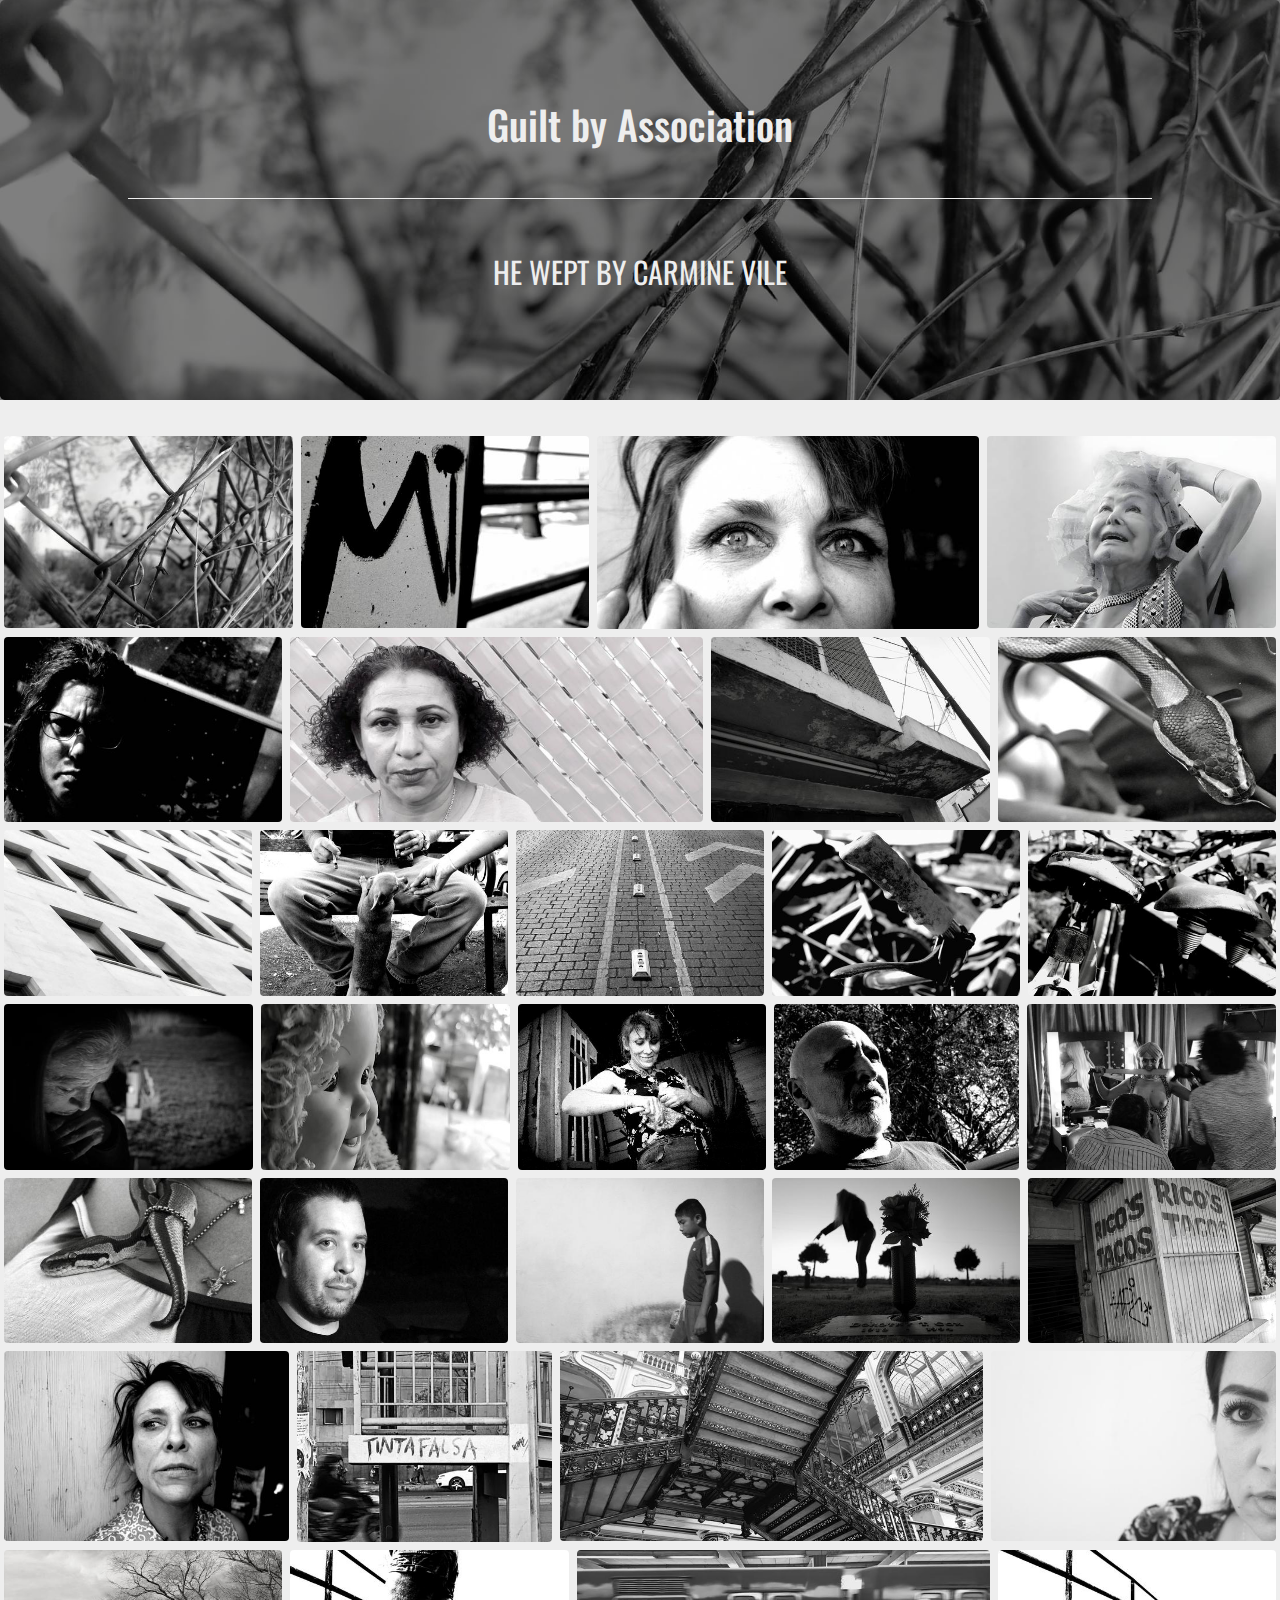
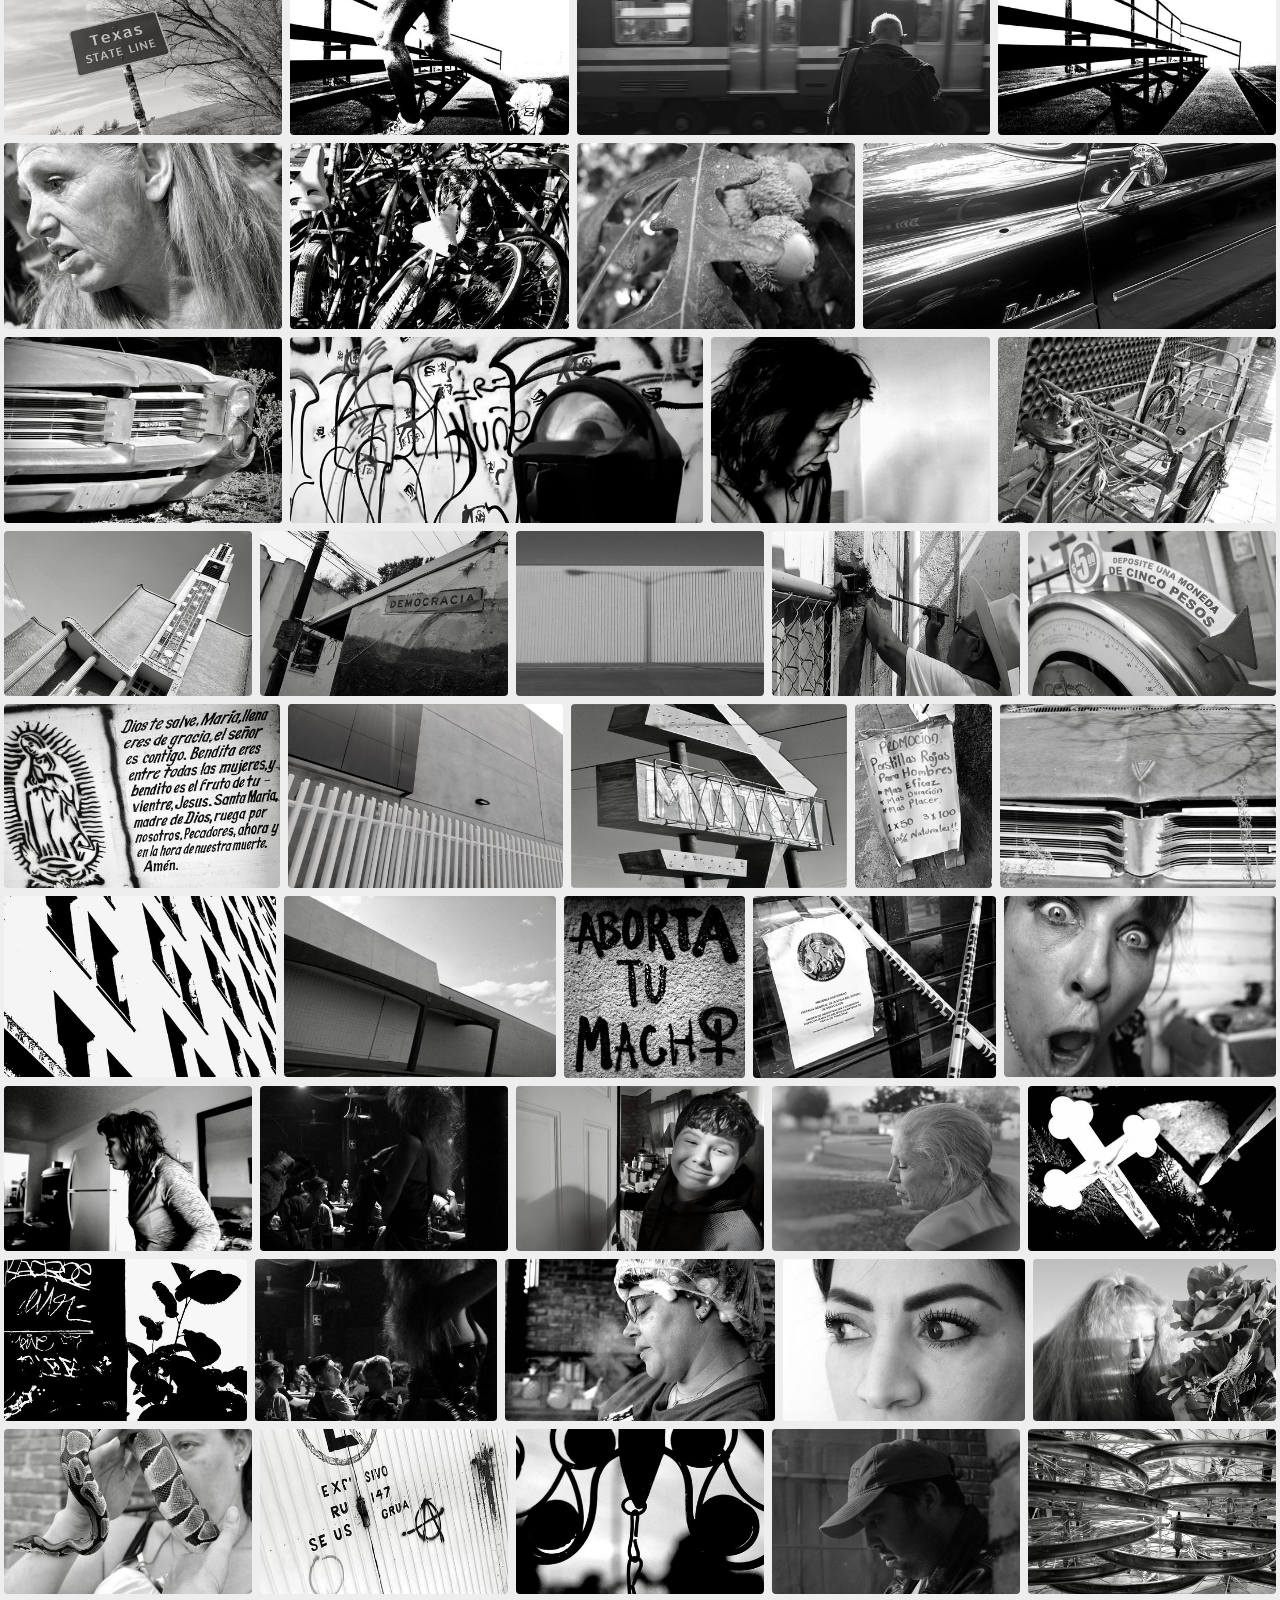
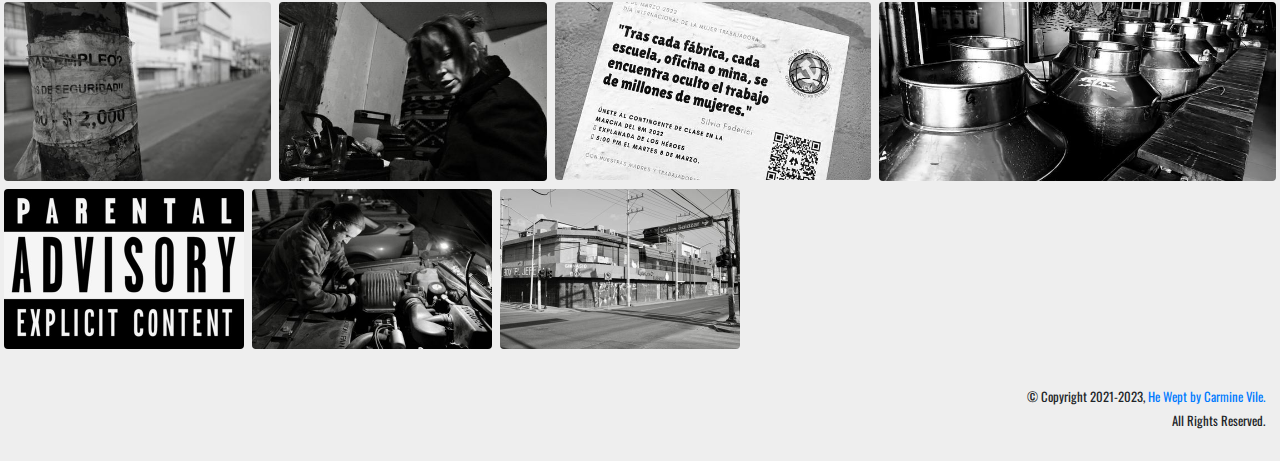
==== guilt-by-association/public/index.html @ f4593d89 "new" ====
<!doctype html>
<html lang="en">
<head>
<meta charset="utf-8">
<meta name="viewport" content="width=device-width, initial-scale=1, shrink-to-fit=no">
<link rel="stylesheet" href="https://stackpath.bootstrapcdn.com/bootstrap/4.3.1/css/bootstrap.min.css" integrity="sha384-ggOyR0iXCbMQv3Xipma34MD+dH/1fQ784/j6cY/iJTQUOhcWr7x9JvoRxT2MZw1T" crossorigin="anonymous">
<link rel="stylesheet" href="css/photoswipe.css">
<link rel="stylesheet" href="css/default-skin.css">
<link rel="stylesheet" href="css/main.css">
<link href="https://fonts.googleapis.com/css2?family=Oswald:wght@200;300;400;500;600;700&family=Roboto:ital,wght@0,100;0,300;0,400;0,500;0,700;0,900;1,100;1,300;1,700;1,900&display=swap" rel="stylesheet">
<link href="https://fonts.googleapis.com/css?family=Source+Sans+Pro:200&display=swap" rel="stylesheet">
<title>Guilt by Association</title>
<link href="https://carminevile.com/favicon.png" rel="shortcut icon">
<style>
    .header-image {
      background: #333366 url("images/photos/0.jpg");
      background-position: center 30%;
      background-repeat: no-repeat;
      background-size: cover;
    }
</style>
</head>
<body>
<div class="jumbotron header-image">
   <div class="header-info">
      <h1>Guilt by Association</h1>
      <div class="header-info-details">HE WEPT BY CARMINE VILE</div>
   </div>
  </div>
  
  <!-- GALLERY DESCRIPTIONS -->

  <!-- <div class="container-fluid">
  <div class="row">
    <div class="col gallery-section">

        <h2>
          <a name="section_0"></a>
          He Wept
          <a href="#section_0">
              <svg class="section-link-icon" xmlns="http://www.w3.org/2000/svg" fill="none" viewBox="0 0 24 24" stroke="currentColor">
                  <path stroke-linecap="round" stroke-linejoin="round" stroke-width="2" d="M13.828 10.172a4 4 0 00-5.656 0l-4 4a4 4 0 105.656 5.656l1.102-1.101m-.758-4.899a4 4 0 005.656 0l4-4a4 4 0 00-5.656-5.656l-1.1 1.1" />
              </svg>
          </a>
        </h2>
        <p></p>
    </div>
  </div> -->
  
<div class="row">
  <div class="col gallery">
    
      <a href="images/photos/0.jpg"
         class="gallery-photo"
         data-index="0"
         data-type="image"
         data-gallery="0"
         data-width="2000"
         data-height="1333"
         data-date=""
         style="--w: 240; --h: 160">
         <img src="images/thumbnails/0.jpg" class="thumbnail rounded" alt=""/></a>
    
      <a href="images/photos/014d7a.jpg"
         class="gallery-photo"
         data-index="1"
         data-type="image"
         data-gallery="0"
         data-width="2000"
         data-height="1333"
         data-date=""
         style="--w: 240; --h: 160">
         <img src="images/thumbnails/014d7a.jpg" class="thumbnail rounded" alt=""/></a>
    
      <a href="images/photos/030655.jpg"
         class="gallery-photo"
         data-index="2"
         data-type="image"
         data-gallery="0"
         data-width="1475"
         data-height="743"
         data-date=""
         style="--w: 318; --h: 160">
         <img src="images/thumbnails/030655.jpg" class="thumbnail rounded" alt=""/></a>
    
      <a href="images/photos/06c198.jpg"
         class="gallery-photo"
         data-index="3"
         data-type="image"
         data-gallery="0"
         data-width="2000"
         data-height="1333"
         data-date=""
         style="--w: 240; --h: 160">
         <img src="images/thumbnails/06c198.jpg" class="thumbnail rounded" alt=""/></a>
    
      <a href="images/photos/0c788a.jpg"
         class="gallery-photo"
         data-index="4"
         data-type="image"
         data-gallery="0"
         data-width="2000"
         data-height="1333"
         data-date=""
         style="--w: 240; --h: 160">
         <img src="images/thumbnails/0c788a.jpg" class="thumbnail rounded" alt=""/></a>
    
      <a href="images/photos/1136a4.jpg"
         class="gallery-photo"
         data-index="5"
         data-type="image"
         data-gallery="0"
         data-width="2000"
         data-height="900"
         data-date=""
         style="--w: 356; --h: 160">
         <img src="images/thumbnails/1136a4.jpg" class="thumbnail rounded" alt=""/></a>
    
      <a href="images/photos/14fe69.jpg"
         class="gallery-photo"
         data-index="6"
         data-type="image"
         data-gallery="0"
         data-width="2000"
         data-height="1333"
         data-date=""
         style="--w: 240; --h: 160">
         <img src="images/thumbnails/14fe69.jpg" class="thumbnail rounded" alt=""/></a>
    
      <a href="images/photos/17c2bb.jpg"
         class="gallery-photo"
         data-index="7"
         data-type="image"
         data-gallery="0"
         data-width="2000"
         data-height="1333"
         data-date=""
         style="--w: 240; --h: 160">
         <img src="images/thumbnails/17c2bb.jpg" class="thumbnail rounded" alt=""/></a>
    
      <a href="images/photos/18c169.jpg"
         class="gallery-photo"
         data-index="8"
         data-type="image"
         data-gallery="0"
         data-width="2000"
         data-height="1333"
         data-date=""
         style="--w: 240; --h: 160">
         <img src="images/thumbnails/18c169.jpg" class="thumbnail rounded" alt=""/></a>
    
      <a href="images/photos/1a373a.jpg"
         class="gallery-photo"
         data-index="9"
         data-type="image"
         data-gallery="0"
         data-width="2000"
         data-height="1333"
         data-date=""
         style="--w: 240; --h: 160">
         <img src="images/thumbnails/1a373a.jpg" class="thumbnail rounded" alt=""/></a>
    
      <a href="images/photos/253efa.jpg"
         class="gallery-photo"
         data-index="10"
         data-type="image"
         data-gallery="0"
         data-width="2000"
         data-height="1333"
         data-date=""
         style="--w: 240; --h: 160">
         <img src="images/thumbnails/253efa.jpg" class="thumbnail rounded" alt=""/></a>
    
      <a href="images/photos/27a596.jpg"
         class="gallery-photo"
         data-index="11"
         data-type="image"
         data-gallery="0"
         data-width="2000"
         data-height="1333"
         data-date=""
         style="--w: 240; --h: 160">
         <img src="images/thumbnails/27a596.jpg" class="thumbnail rounded" alt=""/></a>
    
      <a href="images/photos/27eef3.jpg"
         class="gallery-photo"
         data-index="12"
         data-type="image"
         data-gallery="0"
         data-width="2000"
         data-height="1333"
         data-date=""
         style="--w: 240; --h: 160">
         <img src="images/thumbnails/27eef3.jpg" class="thumbnail rounded" alt=""/></a>
    
      <a href="images/photos/287a10.jpg"
         class="gallery-photo"
         data-index="13"
         data-type="image"
         data-gallery="0"
         data-width="2000"
         data-height="1333"
         data-date=""
         style="--w: 240; --h: 160">
         <img src="images/thumbnails/287a10.jpg" class="thumbnail rounded" alt=""/></a>
    
      <a href="images/photos/2d7701.jpg"
         class="gallery-photo"
         data-index="14"
         data-type="image"
         data-gallery="0"
         data-width="2000"
         data-height="1333"
         data-date=""
         style="--w: 240; --h: 160">
         <img src="images/thumbnails/2d7701.jpg" class="thumbnail rounded" alt=""/></a>
    
      <a href="images/photos/350556.gif"
         class="gallery-photo"
         data-index="15"
         data-type="image"
         data-gallery="0"
         data-width="1200"
         data-height="800"
         data-date=""
         style="--w: 240; --h: 160">
         <img src="images/thumbnails/350556.jpg" class="thumbnail rounded" alt=""/></a>
    
      <a href="images/photos/35a7d3.jpg"
         class="gallery-photo"
         data-index="16"
         data-type="image"
         data-gallery="0"
         data-width="1458"
         data-height="988"
         data-date=""
         style="--w: 236; --h: 160">
         <img src="images/thumbnails/35a7d3.jpg" class="thumbnail rounded" alt=""/></a>
    
      <a href="images/photos/436ef4.jpg"
         class="gallery-photo"
         data-index="17"
         data-type="image"
         data-gallery="0"
         data-width="2000"
         data-height="1333"
         data-date=""
         style="--w: 240; --h: 160">
         <img src="images/thumbnails/436ef4.jpg" class="thumbnail rounded" alt=""/></a>
    
      <a href="images/photos/45da33.jpg"
         class="gallery-photo"
         data-index="18"
         data-type="image"
         data-gallery="0"
         data-width="2000"
         data-height="1333"
         data-date=""
         style="--w: 240; --h: 160">
         <img src="images/thumbnails/45da33.jpg" class="thumbnail rounded" alt=""/></a>
    
      <a href="images/photos/4d4a10.jpg"
         class="gallery-photo"
         data-index="19"
         data-type="image"
         data-gallery="0"
         data-width="2000"
         data-height="1333"
         data-date=""
         style="--w: 240; --h: 160">
         <img src="images/thumbnails/4d4a10.jpg" class="thumbnail rounded" alt=""/></a>
    
      <a href="images/photos/518565.jpg"
         class="gallery-photo"
         data-index="20"
         data-type="image"
         data-gallery="0"
         data-width="2000"
         data-height="1333"
         data-date=""
         style="--w: 240; --h: 160">
         <img src="images/thumbnails/518565.jpg" class="thumbnail rounded" alt=""/></a>
    
      <a href="images/photos/5375de.jpg"
         class="gallery-photo"
         data-index="21"
         data-type="image"
         data-gallery="0"
         data-width="2000"
         data-height="1333"
         data-date=""
         style="--w: 240; --h: 160">
         <img src="images/thumbnails/5375de.jpg" class="thumbnail rounded" alt=""/></a>
    
      <a href="images/photos/54dcc1.jpg"
         class="gallery-photo"
         data-index="22"
         data-type="image"
         data-gallery="0"
         data-width="2000"
         data-height="1333"
         data-date=""
         style="--w: 240; --h: 160">
         <img src="images/thumbnails/54dcc1.jpg" class="thumbnail rounded" alt=""/></a>
    
      <a href="images/photos/5d2ddf.jpg"
         class="gallery-photo"
         data-index="23"
         data-type="image"
         data-gallery="0"
         data-width="2000"
         data-height="1333"
         data-date=""
         style="--w: 240; --h: 160">
         <img src="images/thumbnails/5d2ddf.jpg" class="thumbnail rounded" alt=""/></a>
    
      <a href="images/photos/62eefd.jpg"
         class="gallery-photo"
         data-index="24"
         data-type="image"
         data-gallery="0"
         data-width="2000"
         data-height="1500"
         data-date=""
         style="--w: 214; --h: 160">
         <img src="images/thumbnails/62eefd.jpg" class="thumbnail rounded" alt=""/></a>
    
      <a href="images/photos/704ea1.jpg"
         class="gallery-photo"
         data-index="25"
         data-type="image"
         data-gallery="0"
         data-width="2000"
         data-height="900"
         data-date=""
         style="--w: 356; --h: 160">
         <img src="images/thumbnails/704ea1.jpg" class="thumbnail rounded" alt=""/></a>
    
      <a href="images/photos/7295f1.jpg"
         class="gallery-photo"
         data-index="26"
         data-type="image"
         data-gallery="0"
         data-width="2000"
         data-height="1333"
         data-date=""
         style="--w: 240; --h: 160">
         <img src="images/thumbnails/7295f1.jpg" class="thumbnail rounded" alt=""/></a>
    
      <a href="images/photos/76afac.jpg"
         class="gallery-photo"
         data-index="27"
         data-type="image"
         data-gallery="0"
         data-width="2000"
         data-height="1333"
         data-date=""
         style="--w: 240; --h: 160">
         <img src="images/thumbnails/76afac.jpg" class="thumbnail rounded" alt=""/></a>
    
      <a href="images/photos/78d437.jpg"
         class="gallery-photo"
         data-index="28"
         data-type="image"
         data-gallery="0"
         data-width="2000"
         data-height="1333"
         data-date=""
         style="--w: 240; --h: 160">
         <img src="images/thumbnails/78d437.jpg" class="thumbnail rounded" alt=""/></a>
    
      <a href="images/photos/81d260.jpg"
         class="gallery-photo"
         data-index="29"
         data-type="image"
         data-gallery="0"
         data-width="4000"
         data-height="1800"
         data-date=""
         style="--w: 356; --h: 160">
         <img src="images/thumbnails/81d260.jpg" class="thumbnail rounded" alt=""/></a>
    
      <a href="images/photos/845294.jpg"
         class="gallery-photo"
         data-index="30"
         data-type="image"
         data-gallery="0"
         data-width="2000"
         data-height="1333"
         data-date=""
         style="--w: 240; --h: 160">
         <img src="images/thumbnails/845294.jpg" class="thumbnail rounded" alt=""/></a>
    
      <a href="images/photos/8a28fa.jpg"
         class="gallery-photo"
         data-index="31"
         data-type="image"
         data-gallery="0"
         data-width="2000"
         data-height="1333"
         data-date=""
         style="--w: 240; --h: 160">
         <img src="images/thumbnails/8a28fa.jpg" class="thumbnail rounded" alt=""/></a>
    
      <a href="images/photos/90dc9d.jpg"
         class="gallery-photo"
         data-index="32"
         data-type="image"
         data-gallery="0"
         data-width="2000"
         data-height="1333"
         data-date=""
         style="--w: 240; --h: 160">
         <img src="images/thumbnails/90dc9d.jpg" class="thumbnail rounded" alt=""/></a>
    
      <a href="images/photos/90defd.jpg"
         class="gallery-photo"
         data-index="33"
         data-type="image"
         data-gallery="0"
         data-width="2000"
         data-height="1333"
         data-date=""
         style="--w: 240; --h: 160">
         <img src="images/thumbnails/90defd.jpg" class="thumbnail rounded" alt=""/></a>
    
      <a href="images/photos/90eeff.jpg"
         class="gallery-photo"
         data-index="34"
         data-type="image"
         data-gallery="0"
         data-width="2000"
         data-height="900"
         data-date=""
         style="--w: 356; --h: 160">
         <img src="images/thumbnails/90eeff.jpg" class="thumbnail rounded" alt=""/></a>
    
      <a href="images/photos/93bf31.jpg"
         class="gallery-photo"
         data-index="35"
         data-type="image"
         data-gallery="0"
         data-width="2000"
         data-height="1333"
         data-date=""
         style="--w: 240; --h: 160">
         <img src="images/thumbnails/93bf31.jpg" class="thumbnail rounded" alt=""/></a>
    
      <a href="images/photos/94a83f.jpg"
         class="gallery-photo"
         data-index="36"
         data-type="image"
         data-gallery="0"
         data-width="2000"
         data-height="900"
         data-date=""
         style="--w: 356; --h: 160">
         <img src="images/thumbnails/94a83f.jpg" class="thumbnail rounded" alt=""/></a>
    
      <a href="images/photos/9645fb.jpg"
         class="gallery-photo"
         data-index="37"
         data-type="image"
         data-gallery="0"
         data-width="2000"
         data-height="1333"
         data-date=""
         style="--w: 240; --h: 160">
         <img src="images/thumbnails/9645fb.jpg" class="thumbnail rounded" alt=""/></a>
    
      <a href="images/photos/9a1528.jpg"
         class="gallery-photo"
         data-index="38"
         data-type="image"
         data-gallery="0"
         data-width="2000"
         data-height="1333"
         data-date=""
         style="--w: 240; --h: 160">
         <img src="images/thumbnails/9a1528.jpg" class="thumbnail rounded" alt=""/></a>
    
      <a href="images/photos/9d3b2a.jpg"
         class="gallery-photo"
         data-index="39"
         data-type="image"
         data-gallery="0"
         data-width="2000"
         data-height="1333"
         data-date=""
         style="--w: 240; --h: 160">
         <img src="images/thumbnails/9d3b2a.jpg" class="thumbnail rounded" alt=""/></a>
    
      <a href="images/photos/9e609d.jpg"
         class="gallery-photo"
         data-index="40"
         data-type="image"
         data-gallery="0"
         data-width="2000"
         data-height="1333"
         data-date=""
         style="--w: 240; --h: 160">
         <img src="images/thumbnails/9e609d.jpg" class="thumbnail rounded" alt=""/></a>
    
      <a href="images/photos/9f6998.jpg"
         class="gallery-photo"
         data-index="41"
         data-type="image"
         data-gallery="0"
         data-width="2000"
         data-height="1333"
         data-date=""
         style="--w: 240; --h: 160">
         <img src="images/thumbnails/9f6998.jpg" class="thumbnail rounded" alt=""/></a>
    
      <a href="images/photos/9f8b7a.jpg"
         class="gallery-photo"
         data-index="42"
         data-type="image"
         data-gallery="0"
         data-width="2000"
         data-height="1333"
         data-date=""
         style="--w: 240; --h: 160">
         <img src="images/thumbnails/9f8b7a.jpg" class="thumbnail rounded" alt=""/></a>
    
      <a href="images/photos/9fd592.jpg"
         class="gallery-photo"
         data-index="43"
         data-type="image"
         data-gallery="0"
         data-width="2000"
         data-height="1333"
         data-date=""
         style="--w: 240; --h: 160">
         <img src="images/thumbnails/9fd592.jpg" class="thumbnail rounded" alt=""/></a>
    
      <a href="images/photos/aaeed0.jpg"
         class="gallery-photo"
         data-index="44"
         data-type="image"
         data-gallery="0"
         data-width="2000"
         data-height="1333"
         data-date=""
         style="--w: 240; --h: 160">
         <img src="images/thumbnails/aaeed0.jpg" class="thumbnail rounded" alt=""/></a>
    
      <a href="images/photos/ad031d.jpg"
         class="gallery-photo"
         data-index="45"
         data-type="image"
         data-gallery="0"
         data-width="2000"
         data-height="1333"
         data-date=""
         style="--w: 240; --h: 160">
         <img src="images/thumbnails/ad031d.jpg" class="thumbnail rounded" alt=""/></a>
    
      <a href="images/photos/ad5c85.jpg"
         class="gallery-photo"
         data-index="46"
         data-type="image"
         data-gallery="0"
         data-width="2000"
         data-height="1333"
         data-date=""
         style="--w: 240; --h: 160">
         <img src="images/thumbnails/ad5c85.jpg" class="thumbnail rounded" alt=""/></a>
    
      <a href="images/photos/b0ebad.jpg"
         class="gallery-photo"
         data-index="47"
         data-type="image"
         data-gallery="0"
         data-width="1333"
         data-height="1778"
         data-date=""
         style="--w: 120; --h: 160">
         <img src="images/thumbnails/b0ebad.jpg" class="thumbnail rounded" alt=""/></a>
    
      <a href="images/photos/b26576.jpg"
         class="gallery-photo"
         data-index="48"
         data-type="image"
         data-gallery="0"
         data-width="2000"
         data-height="1333"
         data-date=""
         style="--w: 240; --h: 160">
         <img src="images/thumbnails/b26576.jpg" class="thumbnail rounded" alt=""/></a>
    
      <a href="images/photos/b381df.jpg"
         class="gallery-photo"
         data-index="49"
         data-type="image"
         data-gallery="0"
         data-width="2000"
         data-height="1333"
         data-date=""
         style="--w: 240; --h: 160">
         <img src="images/thumbnails/b381df.jpg" class="thumbnail rounded" alt=""/></a>
    
      <a href="images/photos/b4302e.jpg"
         class="gallery-photo"
         data-index="50"
         data-type="image"
         data-gallery="0"
         data-width="2000"
         data-height="1333"
         data-date=""
         style="--w: 240; --h: 160">
         <img src="images/thumbnails/b4302e.jpg" class="thumbnail rounded" alt=""/></a>
    
      <a href="images/photos/b445f1.jpg"
         class="gallery-photo"
         data-index="51"
         data-type="image"
         data-gallery="0"
         data-width="2000"
         data-height="2000"
         data-date=""
         style="--w: 160; --h: 160">
         <img src="images/thumbnails/b445f1.jpg" class="thumbnail rounded" alt=""/></a>
    
      <a href="images/photos/b8d0f5.jpg"
         class="gallery-photo"
         data-index="52"
         data-type="image"
         data-gallery="0"
         data-width="2000"
         data-height="1500"
         data-date=""
         style="--w: 214; --h: 160">
         <img src="images/thumbnails/b8d0f5.jpg" class="thumbnail rounded" alt=""/></a>
    
      <a href="images/photos/b943c5.jpg"
         class="gallery-photo"
         data-index="53"
         data-type="image"
         data-gallery="0"
         data-width="2000"
         data-height="1333"
         data-date=""
         style="--w: 240; --h: 160">
         <img src="images/thumbnails/b943c5.jpg" class="thumbnail rounded" alt=""/></a>
    
      <a href="images/photos/b9caae.jpg"
         class="gallery-photo"
         data-index="54"
         data-type="image"
         data-gallery="0"
         data-width="2000"
         data-height="1333"
         data-date=""
         style="--w: 240; --h: 160">
         <img src="images/thumbnails/b9caae.jpg" class="thumbnail rounded" alt=""/></a>
    
      <a href="images/photos/ba03e3.jpg"
         class="gallery-photo"
         data-index="55"
         data-type="image"
         data-gallery="0"
         data-width="1680"
         data-height="1120"
         data-date=""
         style="--w: 240; --h: 160">
         <img src="images/thumbnails/ba03e3.jpg" class="thumbnail rounded" alt=""/></a>
    
      <a href="images/photos/bbe2a9.jpg"
         class="gallery-photo"
         data-index="56"
         data-type="image"
         data-gallery="0"
         data-width="2000"
         data-height="1333"
         data-date=""
         style="--w: 240; --h: 160">
         <img src="images/thumbnails/bbe2a9.jpg" class="thumbnail rounded" alt=""/></a>
    
      <a href="images/photos/bc123c.jpg"
         class="gallery-photo"
         data-index="57"
         data-type="image"
         data-gallery="0"
         data-width="2000"
         data-height="1333"
         data-date=""
         style="--w: 240; --h: 160">
         <img src="images/thumbnails/bc123c.jpg" class="thumbnail rounded" alt=""/></a>
    
      <a href="images/photos/bcd722.jpg"
         class="gallery-photo"
         data-index="58"
         data-type="image"
         data-gallery="0"
         data-width="2000"
         data-height="1333"
         data-date=""
         style="--w: 240; --h: 160">
         <img src="images/thumbnails/bcd722.jpg" class="thumbnail rounded" alt=""/></a>
    
      <a href="images/photos/be3fbe.jpg"
         class="gallery-photo"
         data-index="59"
         data-type="image"
         data-gallery="0"
         data-width="2000"
         data-height="1333"
         data-date=""
         style="--w: 240; --h: 160">
         <img src="images/thumbnails/be3fbe.jpg" class="thumbnail rounded" alt=""/></a>
    
      <a href="images/photos/c90633.jpg"
         class="gallery-photo"
         data-index="60"
         data-type="image"
         data-gallery="0"
         data-width="2000"
         data-height="1333"
         data-date=""
         style="--w: 240; --h: 160">
         <img src="images/thumbnails/c90633.jpg" class="thumbnail rounded" alt=""/></a>
    
      <a href="images/photos/cb931b.jpg"
         class="gallery-photo"
         data-index="61"
         data-type="image"
         data-gallery="0"
         data-width="2000"
         data-height="1200"
         data-date=""
         style="--w: 266; --h: 160">
         <img src="images/thumbnails/cb931b.jpg" class="thumbnail rounded" alt=""/></a>
    
      <a href="images/photos/d486cf.jpg"
         class="gallery-photo"
         data-index="62"
         data-type="image"
         data-gallery="0"
         data-width="2000"
         data-height="1333"
         data-date=""
         style="--w: 240; --h: 160">
         <img src="images/thumbnails/d486cf.jpg" class="thumbnail rounded" alt=""/></a>
    
      <a href="images/photos/db4bf1.jpg"
         class="gallery-photo"
         data-index="63"
         data-type="image"
         data-gallery="0"
         data-width="2000"
         data-height="1333"
         data-date=""
         style="--w: 240; --h: 160">
         <img src="images/thumbnails/db4bf1.jpg" class="thumbnail rounded" alt=""/></a>
    
      <a href="images/photos/e32950.jpg"
         class="gallery-photo"
         data-index="64"
         data-type="image"
         data-gallery="0"
         data-width="2000"
         data-height="1333"
         data-date=""
         style="--w: 240; --h: 160">
         <img src="images/thumbnails/e32950.jpg" class="thumbnail rounded" alt=""/></a>
    
      <a href="images/photos/e47882.jpg"
         class="gallery-photo"
         data-index="65"
         data-type="image"
         data-gallery="0"
         data-width="2000"
         data-height="1333"
         data-date=""
         style="--w: 240; --h: 160">
         <img src="images/thumbnails/e47882.jpg" class="thumbnail rounded" alt=""/></a>
    
      <a href="images/photos/f2ade2.jpg"
         class="gallery-photo"
         data-index="66"
         data-type="image"
         data-gallery="0"
         data-width="2000"
         data-height="1333"
         data-date=""
         style="--w: 240; --h: 160">
         <img src="images/thumbnails/f2ade2.jpg" class="thumbnail rounded" alt=""/></a>
    
      <a href="images/photos/f2ee7a.jpg"
         class="gallery-photo"
         data-index="67"
         data-type="image"
         data-gallery="0"
         data-width="2000"
         data-height="1333"
         data-date=""
         style="--w: 240; --h: 160">
         <img src="images/thumbnails/f2ee7a.jpg" class="thumbnail rounded" alt=""/></a>
    
      <a href="images/photos/f34522.jpg"
         class="gallery-photo"
         data-index="68"
         data-type="image"
         data-gallery="0"
         data-width="2000"
         data-height="1333"
         data-date=""
         style="--w: 240; --h: 160">
         <img src="images/thumbnails/f34522.jpg" class="thumbnail rounded" alt=""/></a>
    
      <a href="images/photos/f5a86e.jpg"
         class="gallery-photo"
         data-index="69"
         data-type="image"
         data-gallery="0"
         data-width="2000"
         data-height="1333"
         data-date=""
         style="--w: 240; --h: 160">
         <img src="images/thumbnails/f5a86e.jpg" class="thumbnail rounded" alt=""/></a>
    
      <a href="images/photos/f7bd77.jpg"
         class="gallery-photo"
         data-index="70"
         data-type="image"
         data-gallery="0"
         data-width="2000"
         data-height="1333"
         data-date=""
         style="--w: 240; --h: 160">
         <img src="images/thumbnails/f7bd77.jpg" class="thumbnail rounded" alt=""/></a>
    
      <a href="images/photos/f87ad2.jpg"
         class="gallery-photo"
         data-index="71"
         data-type="image"
         data-gallery="0"
         data-width="2000"
         data-height="1125"
         data-date=""
         style="--w: 284; --h: 160">
         <img src="images/thumbnails/f87ad2.jpg" class="thumbnail rounded" alt=""/></a>
    
      <a href="images/photos/f8cb58.jpg"
         class="gallery-photo"
         data-index="72"
         data-type="image"
         data-gallery="0"
         data-width="2000"
         data-height="900"
         data-date=""
         style="--w: 356; --h: 160">
         <img src="images/thumbnails/f8cb58.jpg" class="thumbnail rounded" alt=""/></a>
    
      <a href="images/photos/f9a336.jpg"
         class="gallery-photo"
         data-index="73"
         data-type="image"
         data-gallery="0"
         data-width="2000"
         data-height="1333"
         data-date=""
         style="--w: 240; --h: 160">
         <img src="images/thumbnails/f9a336.jpg" class="thumbnail rounded" alt=""/></a>
    
      <a href="images/photos/fc345d.jpg"
         class="gallery-photo"
         data-index="74"
         data-type="image"
         data-gallery="0"
         data-width="2000"
         data-height="1333"
         data-date=""
         style="--w: 240; --h: 160">
         <img src="images/thumbnails/fc345d.jpg" class="thumbnail rounded" alt=""/></a>
    
      <a href="images/photos/fd1cfb.jpg"
         class="gallery-photo"
         data-index="75"
         data-type="image"
         data-gallery="0"
         data-width="2000"
         data-height="1333"
         data-date=""
         style="--w: 240; --h: 160">
         <img src="images/thumbnails/fd1cfb.jpg" class="thumbnail rounded" alt=""/></a>
    
  </div>
</div>
  
</div>

  <!-- END GALLERY DESCRIPTIONS -->


  <div class="pswp" tabindex="-1" role="dialog" aria-hidden="true">
    <div class="pswp__bg"></div>
    <div class="pswp__scroll-wrap">
      <div class="pswp__container">
        <div class="pswp__item"></div>
        <div class="pswp__item"></div>
        <div class="pswp__item"></div>
      </div>

      <div class="pswp__ui pswp__ui--hidden">
        <div class="pswp__top-bar">
          <div class="pswp__counter"></div>
          <button class="pswp__button pswp__button--close" title="Close (Esc)"></button>
          <!-- <button class="pswp__button pswp__button--share" title="Share"></button> -->
          <button class="pswp__button pswp__button--fs" title="Toggle fullscreen"></button>
          <button class="pswp__button pswp__button--zoom" title="Zoom in/out"></button>

          <div class="pswp__preloader">
            <div class="pswp__preloader__icn">
              <div class="pswp__preloader__cut">
                <div class="pswp__preloader__donut"></div>
              </div>
            </div>
          </div>
        </div>

        <!-- <div class="pswp__share-modal pswp__share-modal--hidden pswp__single-tap">
          <div class="pswp__share-tooltip"></div>
        </div> -->

        <button class="pswp__button pswp__button--arrow--left" title="Previous (arrow left)"></button>
        <button class="pswp__button pswp__button--arrow--right" title="Next (arrow right)"></button>

        <div class="pswp__caption">
          <div class="pswp__caption__center"></div>
        </div>
      </div>
    </div>
  </div>

  <footer class="container-fluid text-right">
    
<!-- <p>Created by <a rel="noreferrer" href="https://www.haltakov.net/simple-photo-gallery">Simple Photo Gallery</a></p> -->
<small>&copy; Copyright 2021-2023, <a href="https://carminevile.com/">He Wept by Carmine Vile.</a><br><span class="nowrap">All Rights Reserved.</span></small>
</footer>

  <script src="https://code.jquery.com/jquery-3.3.1.slim.min.js" integrity="sha384-q8i/X+965DzO0rT7abK41JStQIAqVgRVzpbzo5smXKp4YfRvH+8abtTE1Pi6jizo" crossorigin="anonymous"></script>
  <script src="https://cdnjs.cloudflare.com/ajax/libs/popper.js/1.14.7/umd/popper.min.js" integrity="sha384-UO2eT0CpHqdSJQ6hJty5KVphtPhzWj9WO1clHTMGa3JDZwrnQq4sF86dIHNDz0W1" crossorigin="anonymous"></script>
  <script src="https://stackpath.bootstrapcdn.com/bootstrap/4.3.1/js/bootstrap.min.js" integrity="sha384-JjSmVgyd0p3pXB1rRibZUAYoIIy6OrQ6VrjIEaFf/nJGzIxFDsf4x0xIM+B07jRM" crossorigin="anonymous"></script>
  <script src="js/photoswipe.min.js"></script>
  <script src="js/photoswipe-ui-default.min.js"></script>
  <script src="js/main.js"></script>
</body>
</html>
---- guilt-by-association/public/css/photoswipe.css ----
/*! PhotoSwipe main CSS by Dmitry Semenov | photoswipe.com | MIT license */
/*
	Styles for basic PhotoSwipe functionality (sliding area, open/close transitions)
*/
/* pswp = photoswipe */
.pswp {
  display: none;
  position: absolute;
  width: 100%;
  height: 100%;
  left: 0;
  top: 0;
  overflow: hidden;
  -ms-touch-action: none;
  touch-action: none;
  z-index: 1500;
  -webkit-text-size-adjust: 100%;
  /* create separate layer, to avoid paint on window.onscroll in webkit/blink */
  -webkit-backface-visibility: hidden;
  outline: none; }
  .pswp * {
    -webkit-box-sizing: border-box;
            box-sizing: border-box; }
  .pswp img {
    max-width: none; }

/* style is added when JS option showHideOpacity is set to true */
.pswp--animate_opacity {
  /* 0.001, because opacity:0 doesn't trigger Paint action, which causes lag at start of transition */
  opacity: 0.001;
  will-change: opacity;
  /* for open/close transition */
  -webkit-transition: opacity 333ms cubic-bezier(0.4, 0, 0.22, 1);
          transition: opacity 333ms cubic-bezier(0.4, 0, 0.22, 1); }

.pswp--open {
  display: block; }

.pswp--zoom-allowed .pswp__img {
  /* autoprefixer: off */
  cursor: -webkit-zoom-in;
  cursor: -moz-zoom-in;
  cursor: zoom-in; }

.pswp--zoomed-in .pswp__img {
  /* autoprefixer: off */
  cursor: -webkit-grab;
  cursor: -moz-grab;
  cursor: grab; }

.pswp--dragging .pswp__img {
  /* autoprefixer: off */
  cursor: -webkit-grabbing;
  cursor: -moz-grabbing;
  cursor: grabbing; }

/*
	Background is added as a separate element.
	As animating opacity is much faster than animating rgba() background-color.
*/
.pswp__bg {
  position: absolute;
  left: 0;
  top: 0;
  width: 100%;
  height: 100%;
  background: #000;
  opacity: 0;
  -webkit-transform: translateZ(0);
          transform: translateZ(0);
  -webkit-backface-visibility: hidden;
  will-change: opacity; }

.pswp__scroll-wrap {
  position: absolute;
  left: 0;
  top: 0;
  width: 100%;
  height: 100%;
  overflow: hidden; }

.pswp__container,
.pswp__zoom-wrap {
  -ms-touch-action: none;
  touch-action: none;
  position: absolute;
  left: 0;
  right: 0;
  top: 0;
  bottom: 0; }

/* Prevent selection and tap highlights */
.pswp__container,
.pswp__img {
  -webkit-user-select: none;
  -moz-user-select: none;
  -ms-user-select: none;
      user-select: none;
  -webkit-tap-highlight-color: transparent;
  -webkit-touch-callout: none; }

.pswp__zoom-wrap {
  position: absolute;
  width: 100%;
  -webkit-transform-origin: left top;
  -ms-transform-origin: left top;
  transform-origin: left top;
  /* for open/close transition */
  -webkit-transition: -webkit-transform 333ms cubic-bezier(0.4, 0, 0.22, 1);
          transition: transform 333ms cubic-bezier(0.4, 0, 0.22, 1); }

.pswp__bg {
  will-change: opacity;
  /* for open/close transition */
  -webkit-transition: opacity 333ms cubic-bezier(0.4, 0, 0.22, 1);
          transition: opacity 333ms cubic-bezier(0.4, 0, 0.22, 1); }

.pswp--animated-in .pswp__bg,
.pswp--animated-in .pswp__zoom-wrap {
  -webkit-transition: none;
  transition: none; }

.pswp__container,
.pswp__zoom-wrap {
  -webkit-backface-visibility: hidden; }

.pswp__item {
  position: absolute;
  left: 0;
  right: 0;
  top: 0;
  bottom: 0;
  overflow: hidden; }

.pswp__img {
  position: absolute;
  width: auto;
  height: auto;
  top: 0;
  left: 0; }

/*
	stretched thumbnail or div placeholder element (see below)
	style is added to avoid flickering in webkit/blink when layers overlap
*/
.pswp__img--placeholder {
  -webkit-backface-visibility: hidden; }

/*
	div element that matches size of large image
	large image loads on top of it
*/
.pswp__img--placeholder--blank {
  background: #222; }

.pswp--ie .pswp__img {
  width: 100% !important;
  height: auto !important;
  left: 0;
  top: 0; }

/*
	Error message appears when image is not loaded
	(JS option errorMsg controls markup)
*/
.pswp__error-msg {
  position: absolute;
  left: 0;
  top: 50%;
  width: 100%;
  text-align: center;
  font-size: 14px;
  line-height: 16px;
  margin-top: -8px;
  color: #CCC; }

.pswp__error-msg a {
  color: #CCC;
  text-decoration: underline; }
---- guilt-by-association/public/css/default-skin.css ----
/*! PhotoSwipe Default UI CSS by Dmitry Semenov | photoswipe.com | MIT license */
/*

	Contents:

	1. Buttons
	2. Share modal and links
	3. Index indicator ("1 of X" counter)
	4. Caption
	5. Loading indicator
	6. Additional styles (root element, top bar, idle state, hidden state, etc.)

*/
/*

	1. Buttons

 */
/* <button> css reset */
.pswp__button {
  width: 44px;
  height: 44px;
  position: relative;
  background: none;
  cursor: pointer;
  overflow: visible;
  -webkit-appearance: none;
  display: block;
  border: 0;
  padding: 0;
  margin: 0;
  float: right;
  opacity: 0.75;
  -webkit-transition: opacity 0.2s;
          transition: opacity 0.2s;
  -webkit-box-shadow: none;
          box-shadow: none; }
  .pswp__button:focus, .pswp__button:hover {
    opacity: 1; }
  .pswp__button:active {
    outline: none;
    opacity: 0.9; }
  .pswp__button::-moz-focus-inner {
    padding: 0;
    border: 0; }

/* pswp__ui--over-close class it added when mouse is over element that should close gallery */
.pswp__ui--over-close .pswp__button--close {
  opacity: 1; }

.pswp__button,
.pswp__button--arrow--left:before,
.pswp__button--arrow--right:before {
  background: url(../images/default-skin.png) 0 0 no-repeat;
  background-size: 264px 88px;
  width: 44px;
  height: 44px; }

@media (-webkit-min-device-pixel-ratio: 1.1), (-webkit-min-device-pixel-ratio: 1.09375), (min-resolution: 105dpi), (min-resolution: 1.1dppx) {
  /* Serve SVG sprite if browser supports SVG and resolution is more than 105dpi */
  .pswp--svg .pswp__button,
  .pswp--svg .pswp__button--arrow--left:before,
  .pswp--svg .pswp__button--arrow--right:before {
    background-image: url(../images/default-skin.svg); }
  .pswp--svg .pswp__button--arrow--left,
  .pswp--svg .pswp__button--arrow--right {
    background: none; } }

.pswp__button--close {
  background-position: 0 -44px; }

.pswp__button--share {
  background-position: -44px -44px; }

.pswp__button--fs {
  display: none; }

.pswp--supports-fs .pswp__button--fs {
  display: block; }

.pswp--fs .pswp__button--fs {
  background-position: -44px 0; }

.pswp__button--zoom {
  display: none;
  background-position: -88px 0; }

.pswp--zoom-allowed .pswp__button--zoom {
  display: block; }

.pswp--zoomed-in .pswp__button--zoom {
  background-position: -132px 0; }

/* no arrows on touch screens */
.pswp--touch .pswp__button--arrow--left,
.pswp--touch .pswp__button--arrow--right {
  visibility: hidden; }

/*
	Arrow buttons hit area
	(icon is added to :before pseudo-element)
*/
.pswp__button--arrow--left,
.pswp__button--arrow--right {
  background: none;
  top: 50%;
  margin-top: -50px;
  width: 70px;
  height: 100px;
  position: absolute; }

.pswp__button--arrow--left {
  left: 0; }

.pswp__button--arrow--right {
  right: 0; }

.pswp__button--arrow--left:before,
.pswp__button--arrow--right:before {
  content: '';
  top: 35px;
  background-color: rgba(0, 0, 0, 0.3);
  height: 30px;
  width: 32px;
  position: absolute; }

.pswp__button--arrow--left:before {
  left: 6px;
  background-position: -138px -44px; }

.pswp__button--arrow--right:before {
  right: 6px;
  background-position: -94px -44px; }

/*

	2. Share modal/popup and links

 */
.pswp__counter,
.pswp__share-modal {
  -webkit-user-select: none;
  -moz-user-select: none;
  -ms-user-select: none;
      user-select: none; }

.pswp__share-modal {
  display: block;
  background: rgba(0, 0, 0, 0.5);
  width: 100%;
  height: 100%;
  top: 0;
  left: 0;
  padding: 10px;
  position: absolute;
  z-index: 1600;
  opacity: 0;
  -webkit-transition: opacity 0.25s ease-out;
          transition: opacity 0.25s ease-out;
  -webkit-backface-visibility: hidden;
  will-change: opacity; }

.pswp__share-modal--hidden {
  display: none; }

.pswp__share-tooltip {
  z-index: 1620;
  position: absolute;
  background: #FFF;
  top: 56px;
  border-radius: 2px;
  display: block;
  width: auto;
  right: 44px;
  -webkit-box-shadow: 0 2px 5px rgba(0, 0, 0, 0.25);
          box-shadow: 0 2px 5px rgba(0, 0, 0, 0.25);
  -webkit-transform: translateY(6px);
      -ms-transform: translateY(6px);
          transform: translateY(6px);
  -webkit-transition: -webkit-transform 0.25s;
          transition: transform 0.25s;
  -webkit-backface-visibility: hidden;
  will-change: transform; }
  .pswp__share-tooltip a {
    display: block;
    padding: 8px 12px;
    color: #000;
    text-decoration: none;
    font-size: 14px;
    line-height: 18px; }
    .pswp__share-tooltip a:hover {
      text-decoration: none;
      color: #000; }
    .pswp__share-tooltip a:first-child {
      /* round corners on the first/last list item */
      border-radius: 2px 2px 0 0; }
    .pswp__share-tooltip a:last-child {
      border-radius: 0 0 2px 2px; }

.pswp__share-modal--fade-in {
  opacity: 1; }
  .pswp__share-modal--fade-in .pswp__share-tooltip {
    -webkit-transform: translateY(0);
        -ms-transform: translateY(0);
            transform: translateY(0); }

/* increase size of share links on touch devices */
.pswp--touch .pswp__share-tooltip a {
  padding: 16px 12px; }

a.pswp__share--facebook:before {
  content: '';
  display: block;
  width: 0;
  height: 0;
  position: absolute;
  top: -12px;
  right: 15px;
  border: 6px solid transparent;
  border-bottom-color: #FFF;
  -webkit-pointer-events: none;
  -moz-pointer-events: none;
  pointer-events: none; }

a.pswp__share--facebook:hover {
  background: #3E5C9A;
  color: #FFF; }
  a.pswp__share--facebook:hover:before {
    border-bottom-color: #3E5C9A; }

a.pswp__share--twitter:hover {
  background: #55ACEE;
  color: #FFF; }

a.pswp__share--pinterest:hover {
  background: #CCC;
  color: #CE272D; }

a.pswp__share--download:hover {
  background: #DDD; }

/*

	3. Index indicator ("1 of X" counter)

 */
.pswp__counter {
  position: absolute;
  left: 0;
  top: 0;
  height: 44px;
  font-size: 13px;
  line-height: 44px;
  color: #FFF;
  opacity: 0.75;
  padding: 0 10px; }

/*

	4. Caption

 */
.pswp__caption {
  position: absolute;
  left: 0;
  bottom: 0;
  width: 100%;
  min-height: 44px; }
  .pswp__caption small {
    font-size: 11px;
    color: #BBB; }

.pswp__caption__center {
  text-align: left;
  max-width: 420px;
  margin: 0 auto;
  font-size: 18px;
  font-weight: bold;
  padding: 10px;
  line-height: 20px;
  color: #CCC; }

.pswp__caption--empty {
  display: none; }

/* Fake caption element, used to calculate height of next/prev image */
.pswp__caption--fake {
  visibility: hidden; }

/*

	5. Loading indicator (preloader)

	You can play with it here - http://codepen.io/dimsemenov/pen/yyBWoR

 */
.pswp__preloader {
  width: 44px;
  height: 44px;
  position: absolute;
  top: 0;
  left: 50%;
  margin-left: -22px;
  opacity: 0;
  -webkit-transition: opacity 0.25s ease-out;
          transition: opacity 0.25s ease-out;
  will-change: opacity;
  direction: ltr; }

.pswp__preloader__icn {
  width: 20px;
  height: 20px;
  margin: 12px; }

.pswp__preloader--active {
  opacity: 1; }
  .pswp__preloader--active .pswp__preloader__icn {
    /* We use .gif in browsers that don't support CSS animation */
    background: url(../images/preloader.gif) 0 0 no-repeat; }

.pswp--css_animation .pswp__preloader--active {
  opacity: 1; }
  .pswp--css_animation .pswp__preloader--active .pswp__preloader__icn {
    -webkit-animation: clockwise 500ms linear infinite;
            animation: clockwise 500ms linear infinite; }
  .pswp--css_animation .pswp__preloader--active .pswp__preloader__donut {
    -webkit-animation: donut-rotate 1000ms cubic-bezier(0.4, 0, 0.22, 1) infinite;
            animation: donut-rotate 1000ms cubic-bezier(0.4, 0, 0.22, 1) infinite; }

.pswp--css_animation .pswp__preloader__icn {
  background: none;
  opacity: 0.75;
  width: 14px;
  height: 14px;
  position: absolute;
  left: 15px;
  top: 15px;
  margin: 0; }

.pswp--css_animation .pswp__preloader__cut {
  /*
			The idea of animating inner circle is based on Polymer ("material") loading indicator
			 by Keanu Lee https://blog.keanulee.com/2014/10/20/the-tale-of-three-spinners.html
		*/
  position: relative;
  width: 7px;
  height: 14px;
  overflow: hidden; }

.pswp--css_animation .pswp__preloader__donut {
  -webkit-box-sizing: border-box;
          box-sizing: border-box;
  width: 14px;
  height: 14px;
  border: 2px solid #FFF;
  border-radius: 50%;
  border-left-color: transparent;
  border-bottom-color: transparent;
  position: absolute;
  top: 0;
  left: 0;
  background: none;
  margin: 0; }

@media screen and (max-width: 1024px) {
  .pswp__preloader {
    position: relative;
    left: auto;
    top: auto;
    margin: 0;
    float: right; } }

@-webkit-keyframes clockwise {
  0% {
    -webkit-transform: rotate(0deg);
            transform: rotate(0deg); }
  100% {
    -webkit-transform: rotate(360deg);
            transform: rotate(360deg); } }

@keyframes clockwise {
  0% {
    -webkit-transform: rotate(0deg);
            transform: rotate(0deg); }
  100% {
    -webkit-transform: rotate(360deg);
            transform: rotate(360deg); } }

@-webkit-keyframes donut-rotate {
  0% {
    -webkit-transform: rotate(0);
            transform: rotate(0); }
  50% {
    -webkit-transform: rotate(-140deg);
            transform: rotate(-140deg); }
  100% {
    -webkit-transform: rotate(0);
            transform: rotate(0); } }

@keyframes donut-rotate {
  0% {
    -webkit-transform: rotate(0);
            transform: rotate(0); }
  50% {
    -webkit-transform: rotate(-140deg);
            transform: rotate(-140deg); }
  100% {
    -webkit-transform: rotate(0);
            transform: rotate(0); } }

/*

	6. Additional styles

 */
/* root element of UI */
.pswp__ui {
  -webkit-font-smoothing: auto;
  visibility: visible;
  opacity: 1;
  z-index: 1550; }

/* top black bar with buttons and "1 of X" indicator */
.pswp__top-bar {
  position: absolute;
  left: 0;
  top: 0;
  height: 44px;
  width: 100%; }

.pswp__caption,
.pswp__top-bar,
.pswp--has_mouse .pswp__button--arrow--left,
.pswp--has_mouse .pswp__button--arrow--right {
  -webkit-backface-visibility: hidden;
  will-change: opacity;
  -webkit-transition: opacity 333ms cubic-bezier(0.4, 0, 0.22, 1);
          transition: opacity 333ms cubic-bezier(0.4, 0, 0.22, 1); }

/* pswp--has_mouse class is added only when two subsequent mousemove events occur */
.pswp--has_mouse .pswp__button--arrow--left,
.pswp--has_mouse .pswp__button--arrow--right {
  visibility: visible; }

.pswp__top-bar,
.pswp__caption {
  background-color: rgba(0, 0, 0, 0.5); }

/* pswp__ui--fit class is added when main image "fits" between top bar and bottom bar (caption) */
.pswp__ui--fit .pswp__top-bar,
.pswp__ui--fit .pswp__caption {
  background-color: rgba(0, 0, 0, 0.3); }

/* pswp__ui--idle class is added when mouse isn't moving for several seconds (JS option timeToIdle) */
.pswp__ui--idle .pswp__top-bar {
  opacity: 0; }

.pswp__ui--idle .pswp__button--arrow--left,
.pswp__ui--idle .pswp__button--arrow--right {
  opacity: 0; }

/*
	pswp__ui--hidden class is added when controls are hidden
	e.g. when user taps to toggle visibility of controls
*/
.pswp__ui--hidden .pswp__top-bar,
.pswp__ui--hidden .pswp__caption,
.pswp__ui--hidden .pswp__button--arrow--left,
.pswp__ui--hidden .pswp__button--arrow--right {
  /* Force paint & create composition layer for controls. */
  opacity: 0.001; }

/* pswp__ui--one-slide class is added when there is just one item in gallery */
.pswp__ui--one-slide .pswp__button--arrow--left,
.pswp__ui--one-slide .pswp__button--arrow--right,
.pswp__ui--one-slide .pswp__counter {
  display: none; }

.pswp__element--disabled {
  display: none !important; }

.pswp--minimal--dark .pswp__top-bar {
  background: none; }
---- guilt-by-association/public/css/main.css ----
body {
  background-color: #eee;
  font-family: 'Oswald', sans-serif;
}

.gallery {
  display: flex;
  flex-wrap: wrap;
}

.gallery>a, .gallery::after {
  flex-basis: var(--w);
}

.gallery>a {
  margin: 0.25rem;
  flex-grow: calc(var(--w) / var(--h) * 100);
  width: calc(var(--w) * 1px);
}

.gallery::after {
  --w: 2;
  --h: 1;
  content: '';
  flex-grow: 1000000;
}

.gallery>a>img {
  display: block;
  width: 100%;
}

.header-image {
  height: 400px;
  color: #eeeeee;
  padding: 0px;
}

.header-info {
  background-color: rgba(0, 0, 0, 0.5);
  width: 100%;
  height: 100%;
  padding-top: 100px;
  text-align: center;
}

.header-info-details h1 {
  font-size: 56px;
}

.header-info-details {
  border-top: 1px solid #eee;
  width: 80%;
  margin: 50px auto 0px;
  padding-top: 50px;
  font-size: 30px;
}

.gallery-section h2 {
  text-align: center;
  margin-top: 30px;
}

.gallery-section h2 a {
  visibility: hidden;
  color: #aaaaaa;
}

.gallery-section h2 a:hover {
  color: #0056b3;
}

.gallery-section:hover h2 a {
  visibility: visible;
}

.gallery-section h2 a svg {
  height: 1.2rem
}

.gallery-section p {
  width: 70%;
  margin: 0px auto 20px;
}

.caption-date {
  font-size: 15px;
  font-weight: normal;
  margin-top: 3px;
  margin-bottom: 0px;
}

footer {
  margin-top: 30px;
  margin-bottom: 30px;
}
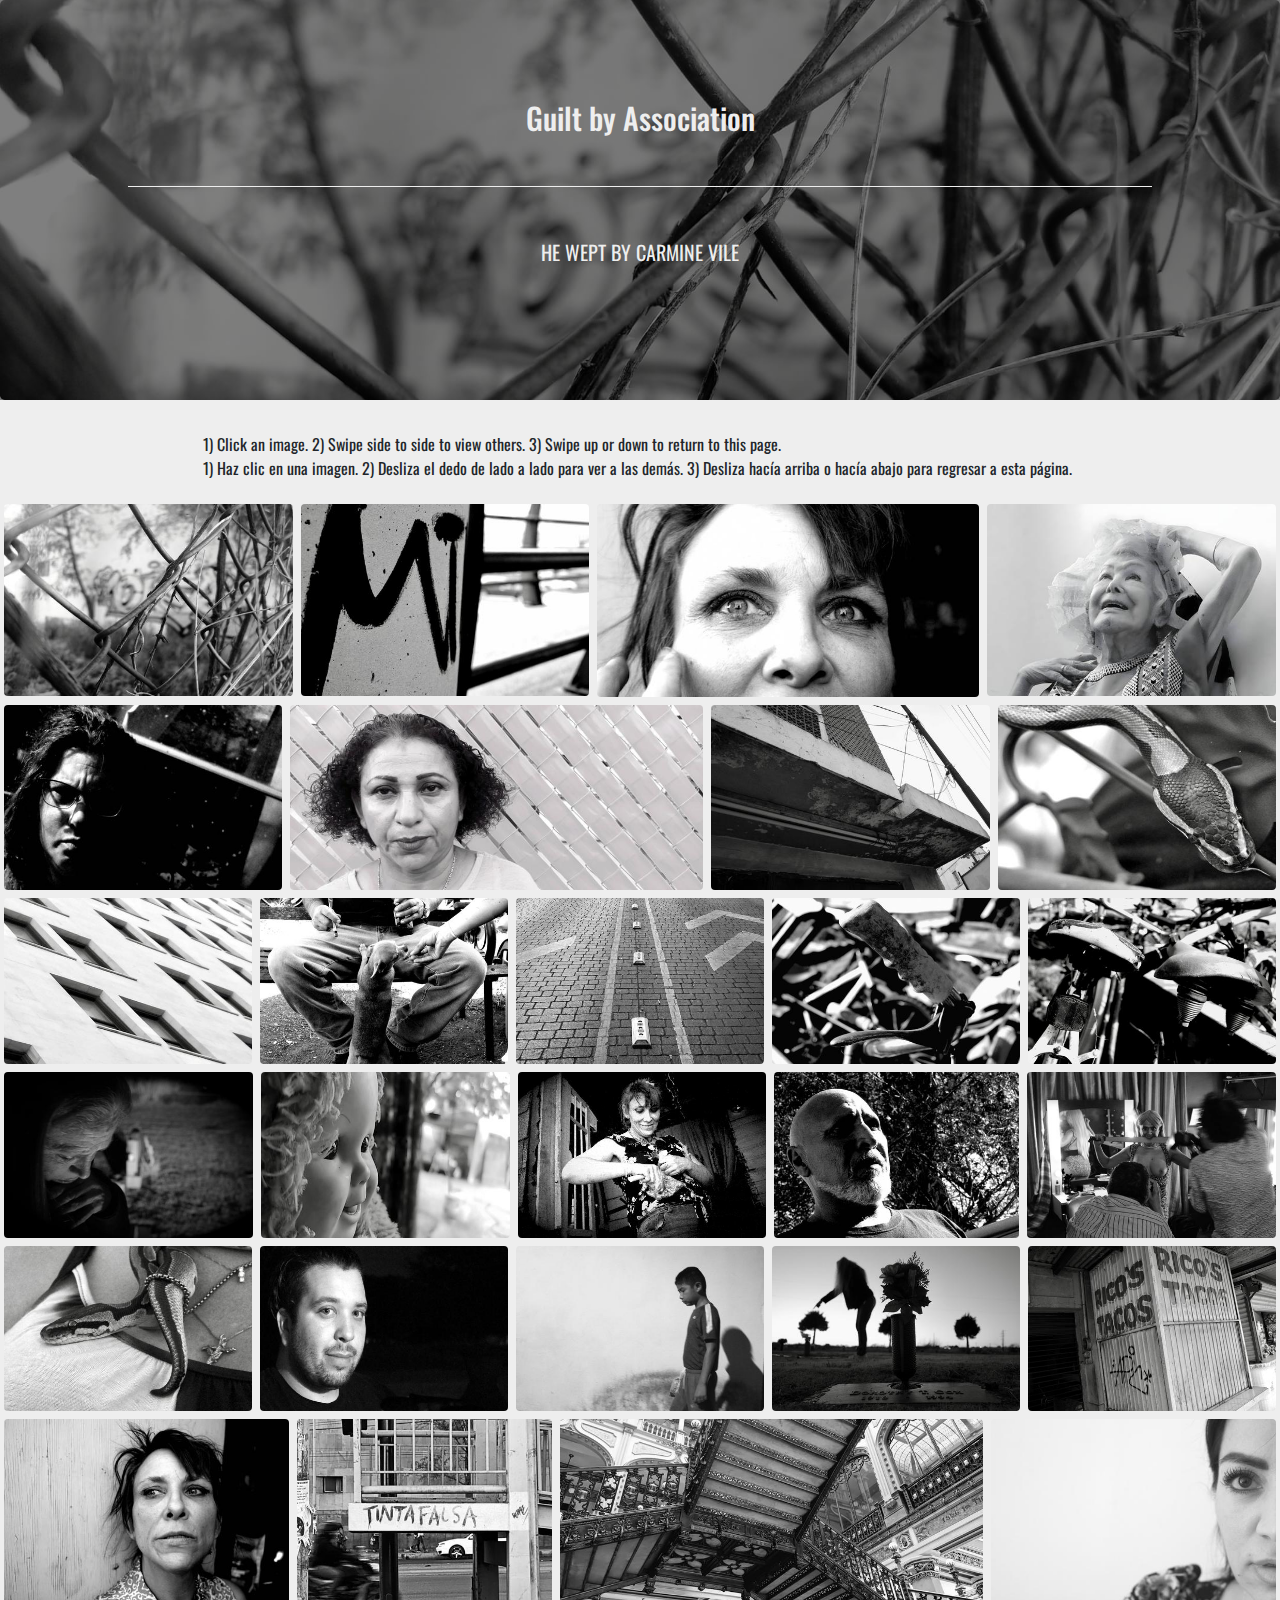
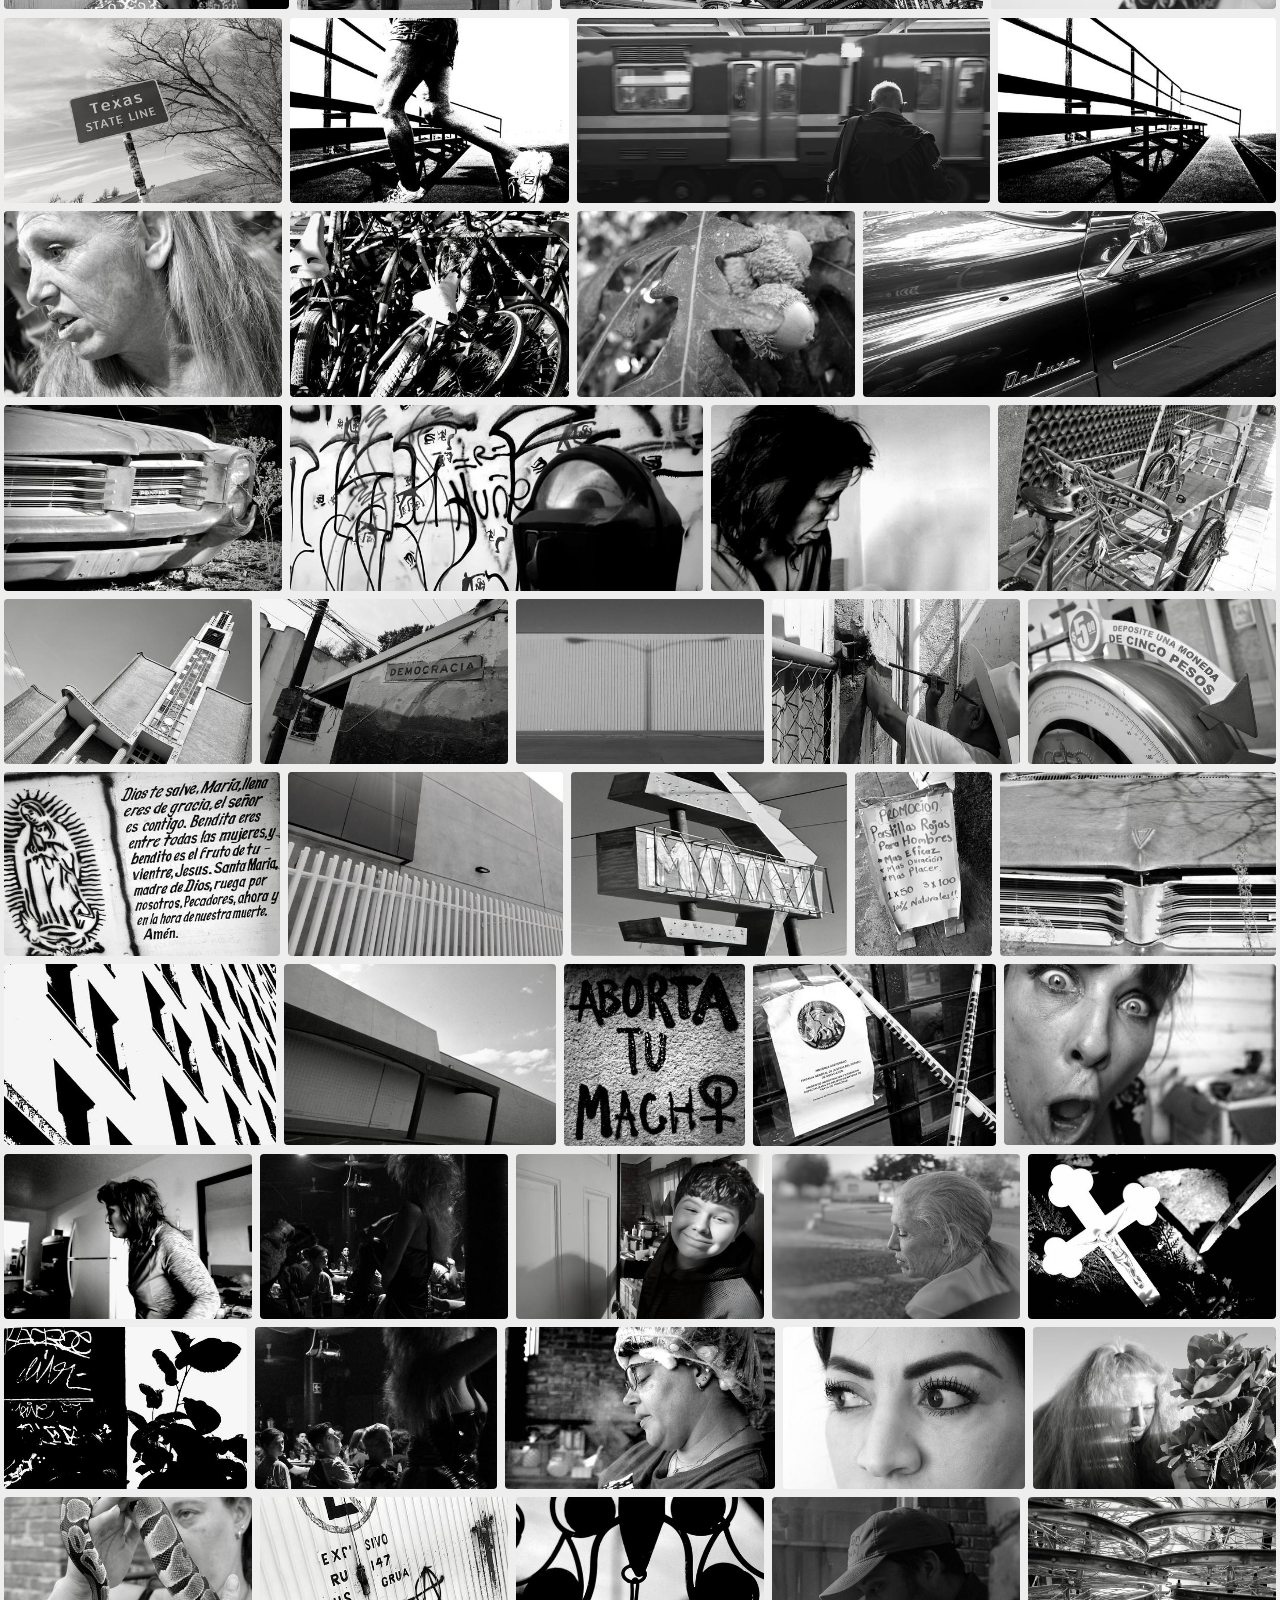
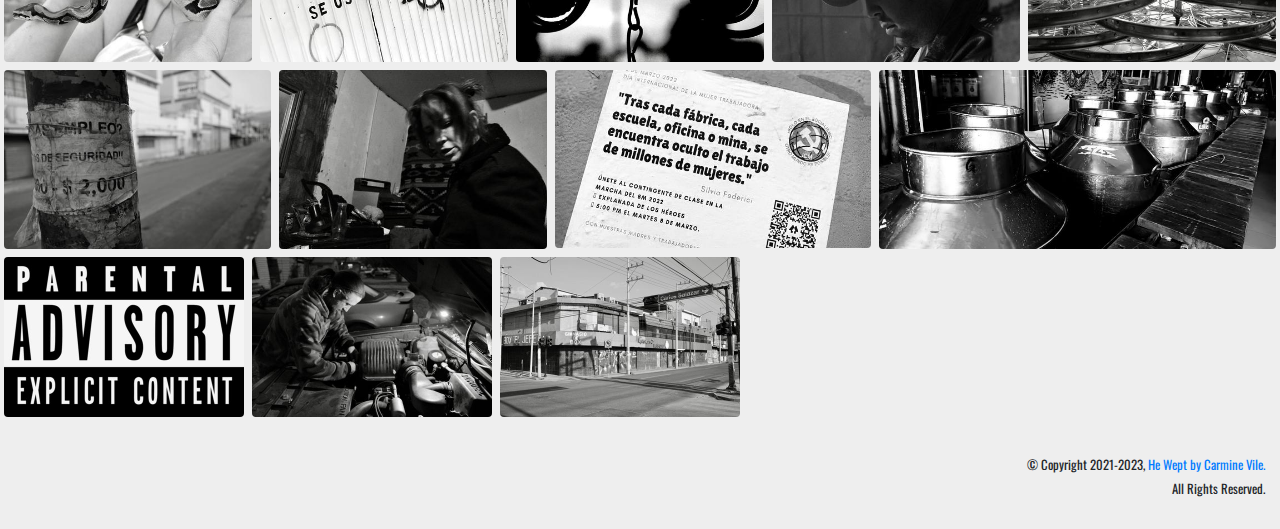
==== commit 5d1d2bea: "new" ====
--- a/guilt-by-association/public/index.html
+++ b/guilt-by-association/public/index.html
@@ -26,26 +26,18 @@
       <h1>Guilt by Association</h1>
       <div class="header-info-details">HE WEPT BY CARMINE VILE</div>
    </div>
-  </div>
+</div>
   
-  <!-- GALLERY DESCRIPTIONS -->
+<!-- GALLERY DESCRIPTIONS -->
 
-  <!-- <div class="container-fluid">
-  <div class="row">
-    <div class="col gallery-section">
-
-        <h2>
-          <a name="section_0"></a>
-          He Wept
-          <a href="#section_0">
-              <svg class="section-link-icon" xmlns="http://www.w3.org/2000/svg" fill="none" viewBox="0 0 24 24" stroke="currentColor">
-                  <path stroke-linecap="round" stroke-linejoin="round" stroke-width="2" d="M13.828 10.172a4 4 0 00-5.656 0l-4 4a4 4 0 105.656 5.656l1.102-1.101m-.758-4.899a4 4 0 005.656 0l4-4a4 4 0 00-5.656-5.656l-1.1 1.1" />
-              </svg>
-          </a>
-        </h2>
-        <p></p>
-    </div>
-  </div> -->
+<div class="container-fluid">
+   <div class="row">
+      <div class="col gallery-section">
+         <p>1) Click an image. 2) Swipe side to side to view others. 3) Swipe up or down to return to this page.<br>
+         1) Haz clic en una imagen.  2) Desliza el dedo de lado a lado para ver a las demás.  3) Desliza hacía arriba o hacía abajo para regresar a esta página. </p>
+      </div>
+   </div>
+</div>
   
 <div class="row">
   <div class="col gallery">
@@ -888,55 +880,50 @@
     
   </div>
 </div>
-  
 </div>
 
-  <!-- END GALLERY DESCRIPTIONS -->
+<!-- END GALLERY DESCRIPTIONS -->
 
+<div class="pswp" tabindex="-1" role="dialog" aria-hidden="true">
+   <div class="pswp__bg"></div>
+      <div class="pswp__scroll-wrap">
+         <div class="pswp__container">
+            <div class="pswp__item"></div>
+            <div class="pswp__item"></div>
+            <div class="pswp__item"></div>
+         </div>
+      <div class="pswp__ui pswp__ui--hidden">
+         <div class="pswp__top-bar">
+            <div class="pswp__counter"></div>
+               <!-- <button class="pswp__button pswp__button--close" title="Close (Esc)"></button>
+               <button class="pswp__button pswp__button--share" title="Share"></button>
+               <button class="pswp__button pswp__button--fs" title="Toggle fullscreen"></button>
+               <button class="pswp__button pswp__button--zoom" title="Zoom in/out"></button> -->
 
-  <div class="pswp" tabindex="-1" role="dialog" aria-hidden="true">
-    <div class="pswp__bg"></div>
-    <div class="pswp__scroll-wrap">
-      <div class="pswp__container">
-        <div class="pswp__item"></div>
-        <div class="pswp__item"></div>
-        <div class="pswp__item"></div>
-      </div>
-
-      <div class="pswp__ui pswp__ui--hidden">
-        <div class="pswp__top-bar">
-          <div class="pswp__counter"></div>
-          <button class="pswp__button pswp__button--close" title="Close (Esc)"></button>
-          <!-- <button class="pswp__button pswp__button--share" title="Share"></button> -->
-          <button class="pswp__button pswp__button--fs" title="Toggle fullscreen"></button>
-          <button class="pswp__button pswp__button--zoom" title="Zoom in/out"></button>
-
-          <div class="pswp__preloader">
-            <div class="pswp__preloader__icn">
-              <div class="pswp__preloader__cut">
-                <div class="pswp__preloader__donut"></div>
-              </div>
+            <div class="pswp__preloader">
+               <div class="pswp__preloader__icn">
+                  <div class="pswp__preloader__cut">
+                     <div class="pswp__preloader__donut"></div>
+                  </div>
+               </div>
             </div>
-          </div>
-        </div>
+         </div>
 
         <!-- <div class="pswp__share-modal pswp__share-modal--hidden pswp__single-tap">
           <div class="pswp__share-tooltip"></div>
         </div> -->
 
-        <button class="pswp__button pswp__button--arrow--left" title="Previous (arrow left)"></button>
-        <button class="pswp__button pswp__button--arrow--right" title="Next (arrow right)"></button>
+         <button class="pswp__button pswp__button--arrow--left" title="Previous (arrow left)"></button>
+         <button class="pswp__button pswp__button--arrow--right" title="Next (arrow right)"></button>
 
-        <div class="pswp__caption">
-          <div class="pswp__caption__center"></div>
-        </div>
+         <div class="pswp__caption">
+            <div class="pswp__caption__center"></div>
+         </div>
       </div>
-    </div>
-  </div>
+   </div>
+</div>
 
-  <footer class="container-fluid text-right">
-    
-<!-- <p>Created by <a rel="noreferrer" href="https://www.haltakov.net/simple-photo-gallery">Simple Photo Gallery</a></p> -->
+<footer class="container-fluid text-right">
 <small>&copy; Copyright 2021-2023, <a href="https://carminevile.com/">He Wept by Carmine Vile.</a><br><span class="nowrap">All Rights Reserved.</span></small>
 </footer>
 
--- a/guilt-by-association/public/css/main.css
+++ b/guilt-by-association/public/css/main.css
@@ -44,8 +44,8 @@
   text-align: center;
 }
 
-.header-info-details h1 {
-  font-size: 56px;
+h1 {
+  font-size: 30px;
 }
 
 .header-info-details {
@@ -53,29 +53,7 @@
   width: 80%;
   margin: 50px auto 0px;
   padding-top: 50px;
-  font-size: 30px;
-}
-
-.gallery-section h2 {
-  text-align: center;
-  margin-top: 30px;
-}
-
-.gallery-section h2 a {
-  visibility: hidden;
-  color: #aaaaaa;
-}
-
-.gallery-section h2 a:hover {
-  color: #0056b3;
-}
-
-.gallery-section:hover h2 a {
-  visibility: visible;
-}
-
-.gallery-section h2 a svg {
-  height: 1.2rem
+  font-size: 20px;
 }
 
 .gallery-section p {
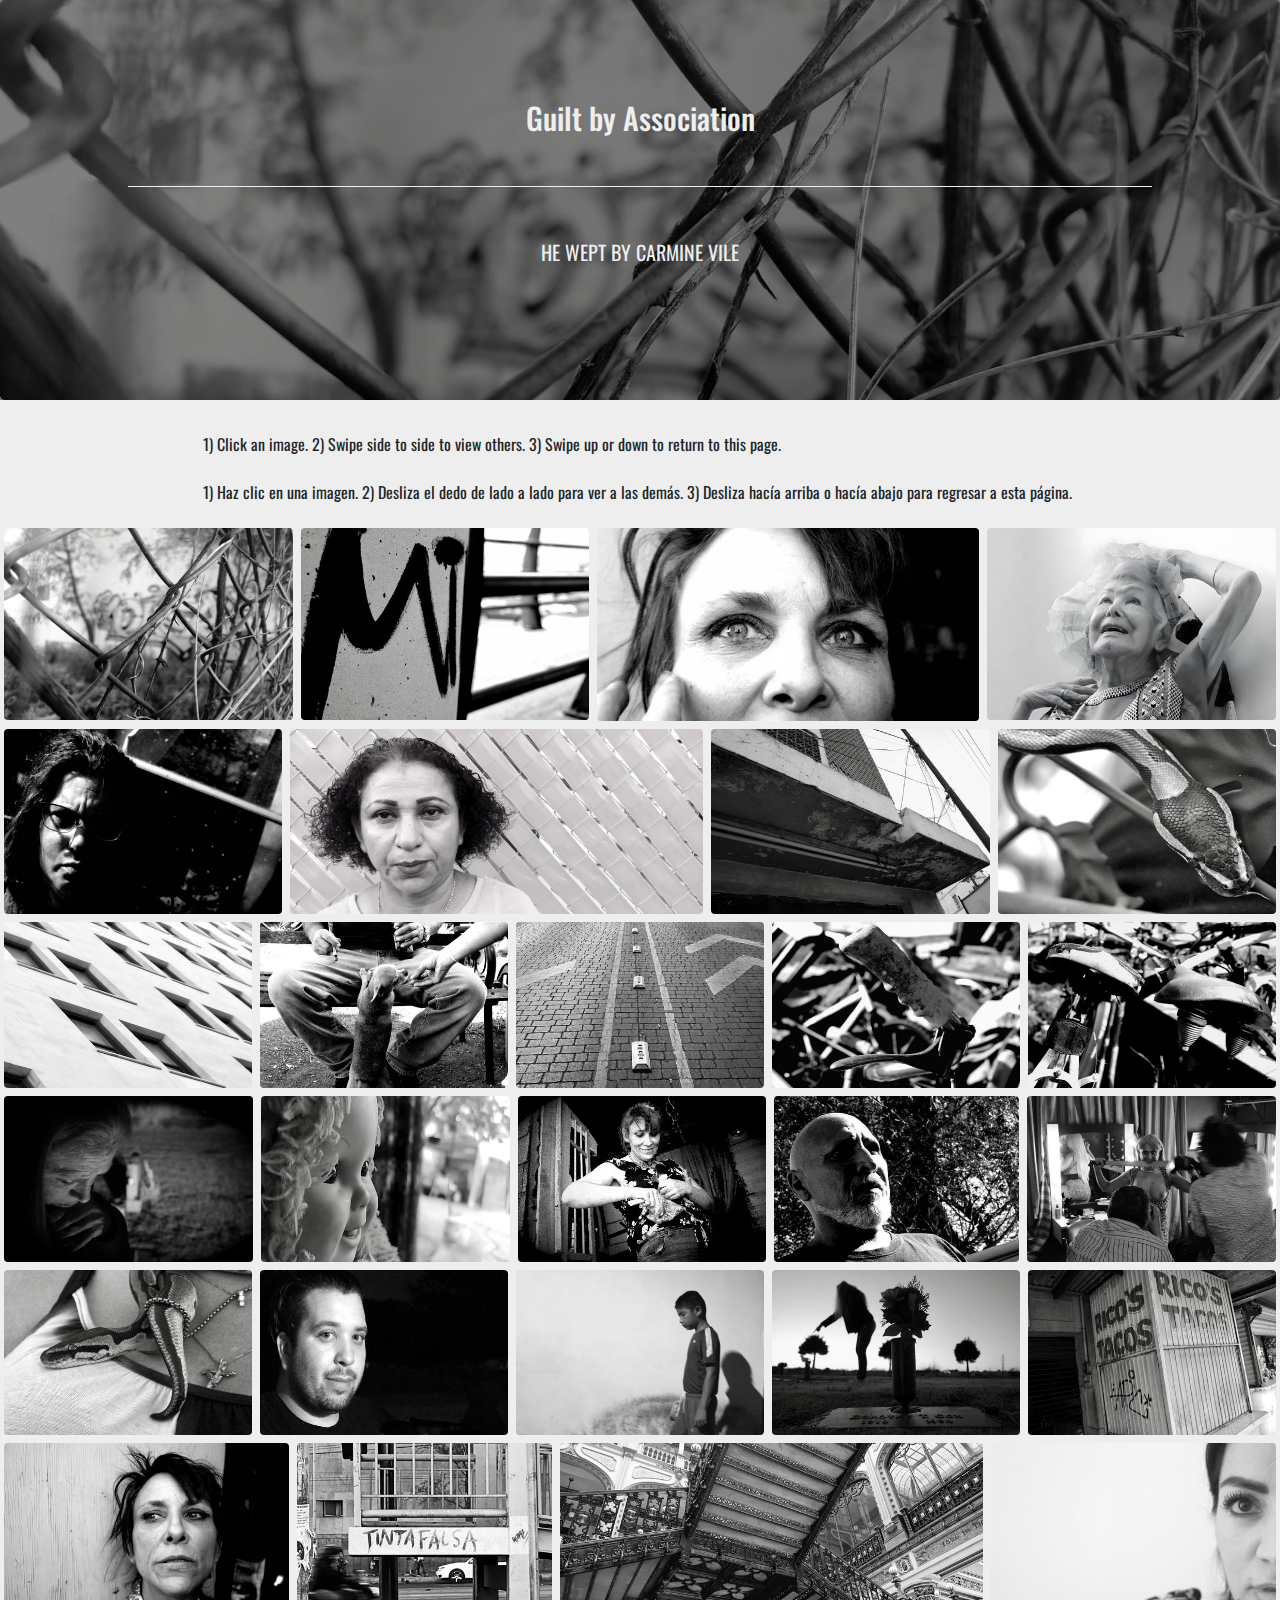
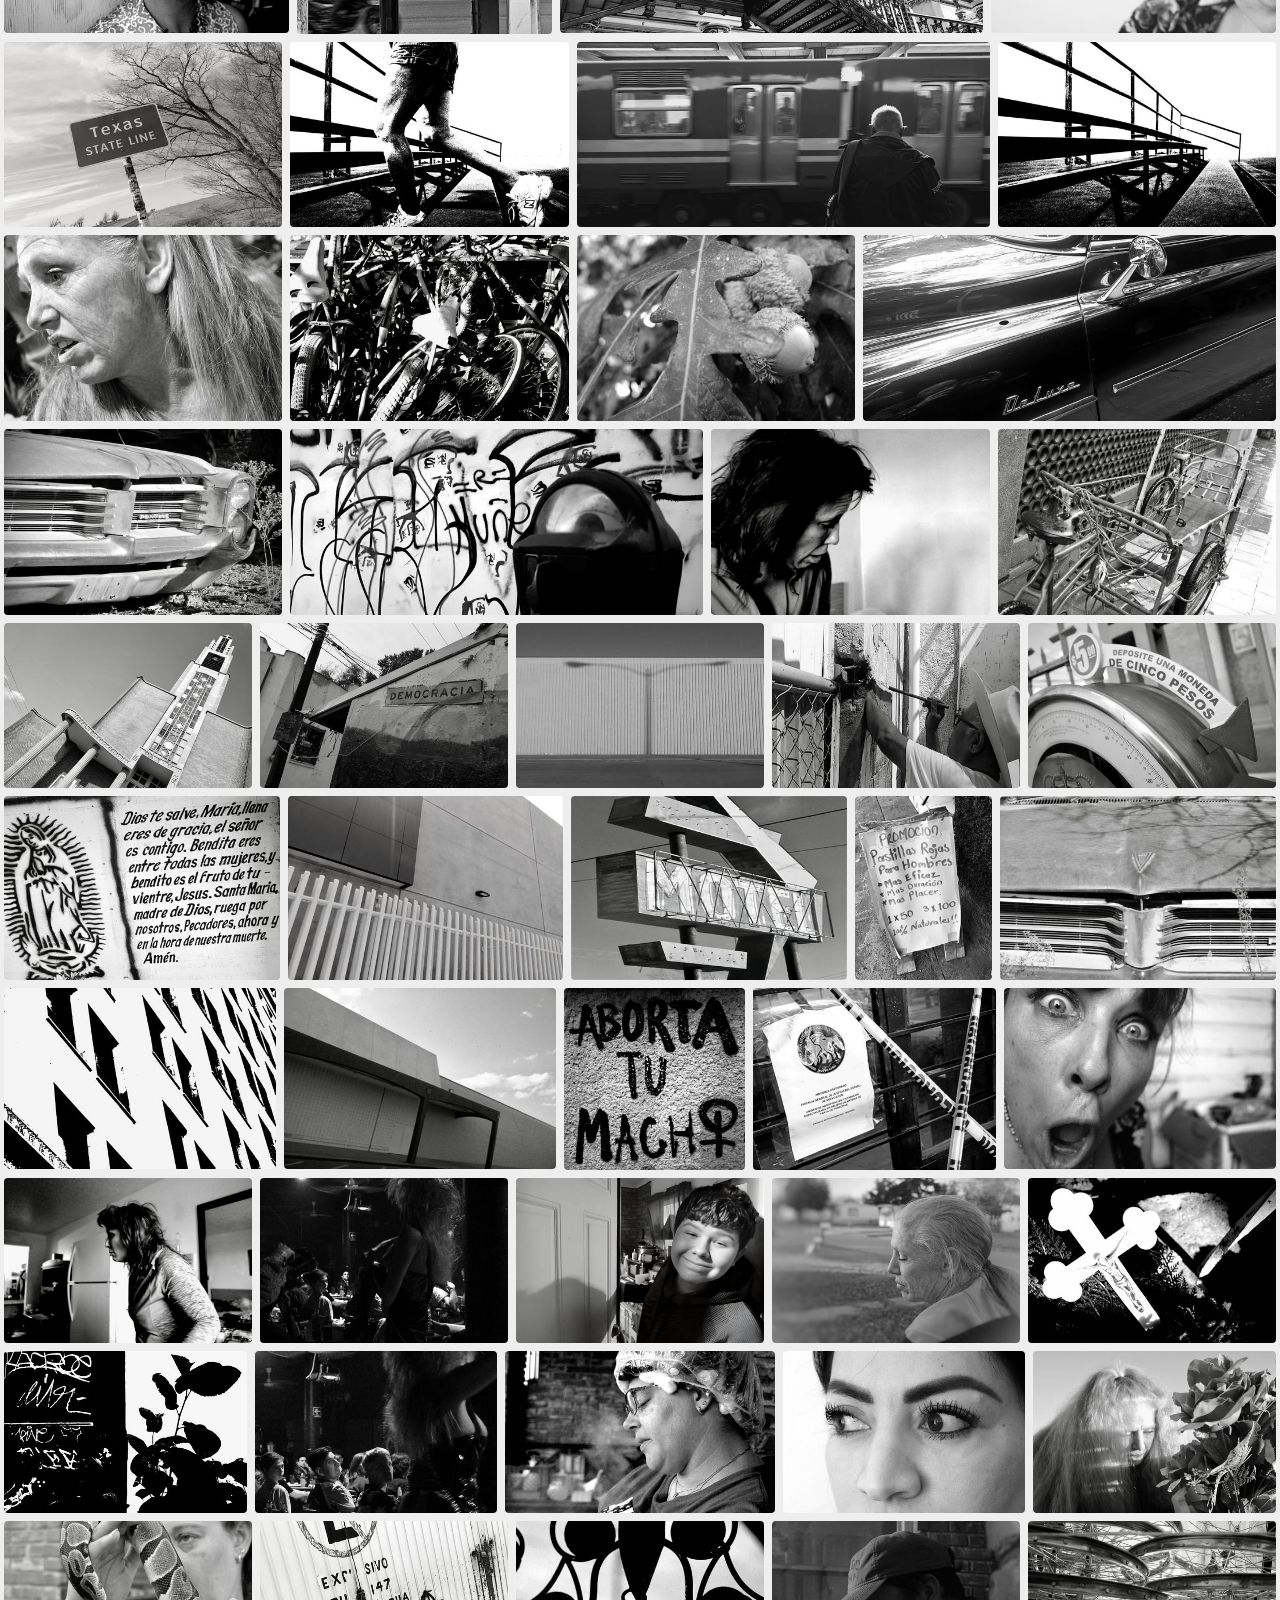
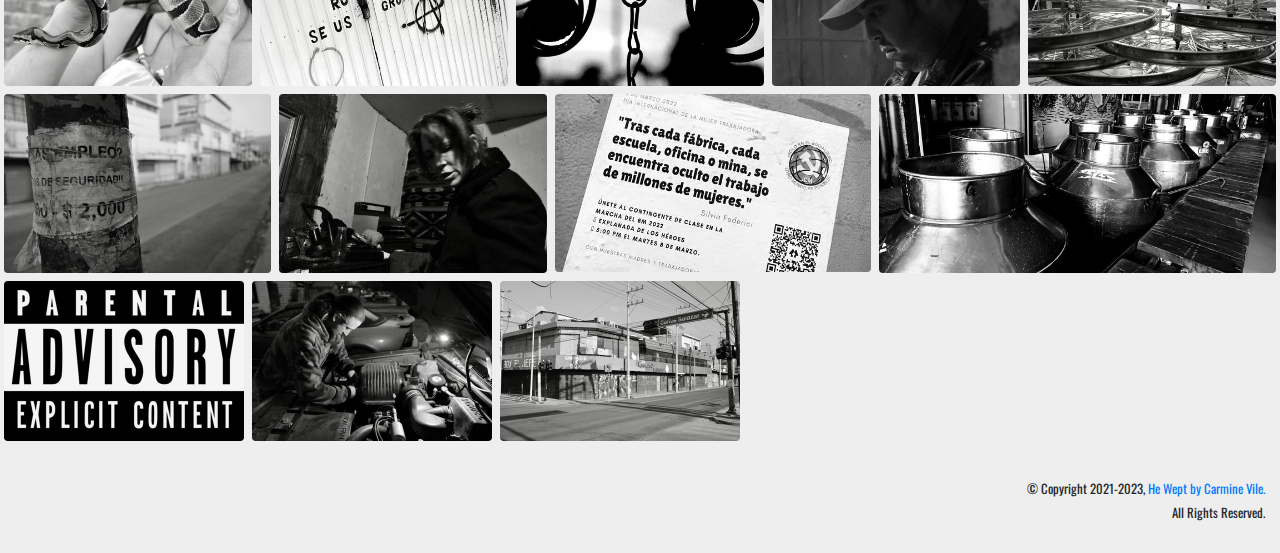
==== commit 162ad548: "new" ====
--- a/guilt-by-association/public/index.html
+++ b/guilt-by-association/public/index.html
@@ -19,6 +19,15 @@
       background-size: cover;
     }
 </style>
+<!-- Google tag (gtag.js) -->
+<script async src="https://www.googletagmanager.com/gtag/js?id=G-E0935JRZ1J"></script>
+<script>
+  window.dataLayer = window.dataLayer || [];
+  function gtag(){dataLayer.push(arguments);}
+  gtag('js', new Date());
+
+  gtag('config', 'G-E0935JRZ1J');
+</script>
 </head>
 <body>
 <div class="jumbotron header-image">
@@ -33,7 +42,7 @@
 <div class="container-fluid">
    <div class="row">
       <div class="col gallery-section">
-         <p>1) Click an image. 2) Swipe side to side to view others. 3) Swipe up or down to return to this page.<br>
+         <p>1) Click an image. 2) Swipe side to side to view others. 3) Swipe up or down to return to this page.<br><br>
          1) Haz clic en una imagen.  2) Desliza el dedo de lado a lado para ver a las demás.  3) Desliza hacía arriba o hacía abajo para regresar a esta página. </p>
       </div>
    </div>
